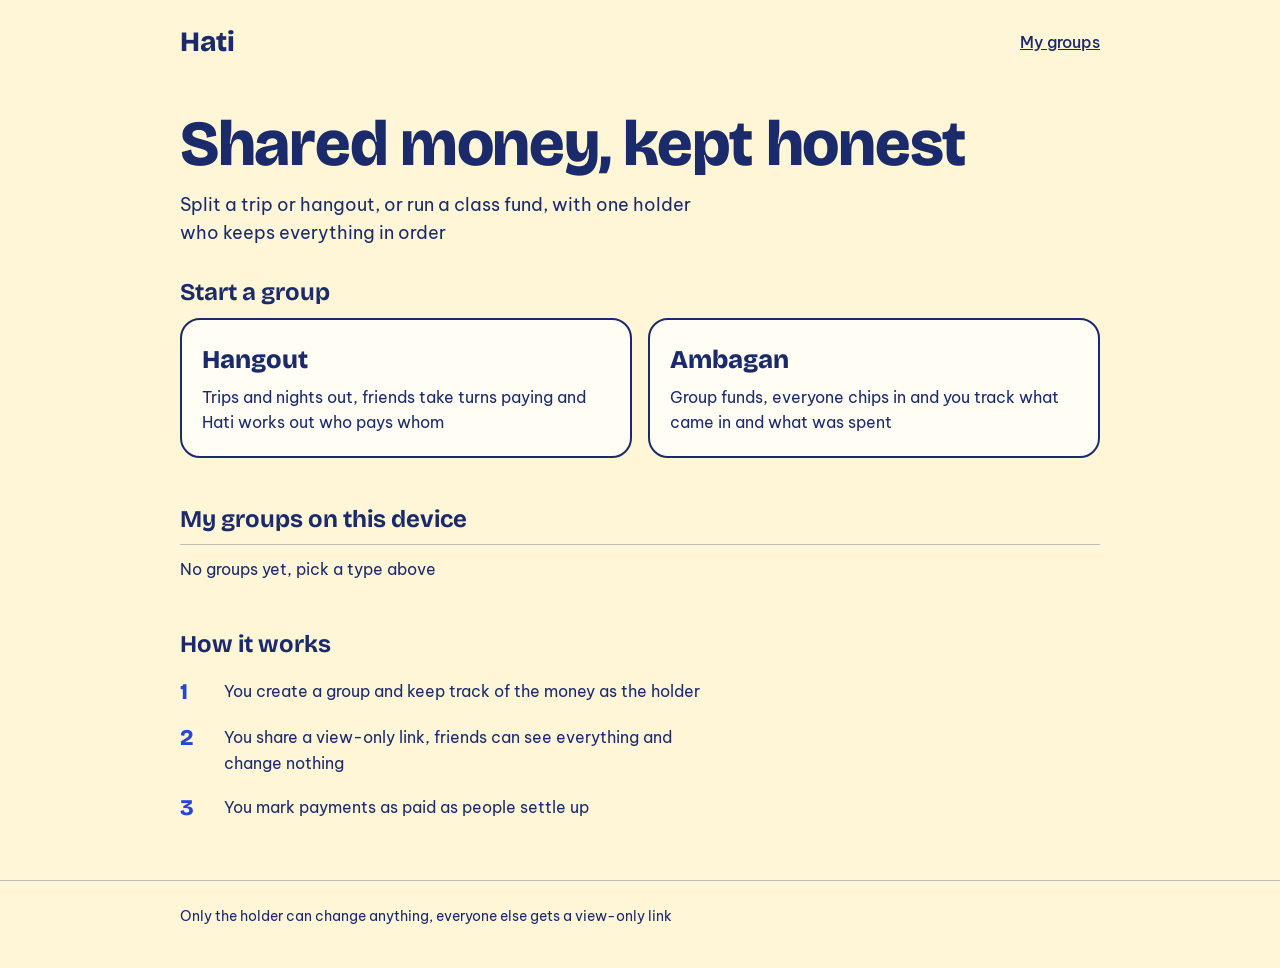
==== index.html @ c7d29faa "Initial upload of Hati project" ====
<!doctype html>
<html lang="en">
  <head>
    <meta charset="UTF-8" />
    <meta
      name="viewport"
      content="width=device-width, initial-scale=1.0, viewport-fit=cover"
    />
    <title>Hati</title>
    <link rel="preconnect" href="https://fonts.googleapis.com" />
    <link rel="preconnect" href="https://fonts.gstatic.com" crossorigin />
    <link
      href="https://fonts.googleapis.com/css2?family=Be+Vietnam+Pro:wght@400;500;600&family=Bricolage+Grotesque:wght@600;800&display=swap"
      rel="stylesheet"
    />
    <link rel="stylesheet" href="css/style.css" />
  </head>
  <body>
    <header>
      <div class="wrap">
        <a class="brand" href="index.html">Hati</a>
        <a class="top-link" href="#groups">My groups</a>
      </div>
    </header>
    <main class="wrap">
      <section class="intro">
        <h1>Shared money, kept honest</h1>
        <p>
          Split a trip or hangout, or run a class fund, with one holder who
          keeps everything in order
        </p>
      </section>
      <section class="block">
        <h2 class="section-title">Start a group</h2>
        <div class="choices">
          <a class="choice" href="new.html?type=hangout">
            <strong>Hangout</strong>
            <span
              >Trips and nights out, friends take turns paying and Hati works
              out who pays whom</span
            >
          </a>
          <a class="choice" href="new.html?type=ambagan">
            <strong>Ambagan</strong>
            <span
              >Group funds, everyone chips in and you track what came in and
              what was spent</span
            >
          </a>
        </div>
      </section>
      <section class="block" id="groups">
        <h2 class="section-title">My groups on this device</h2>
        <ul class="group-list" id="group-list"></ul>
        <p class="empty" id="empty-groups">No groups yet, pick a type above</p>
      </section>
      <section class="how block">
        <h2 class="section-title">How it works</h2>
        <ol>
          <li>You create a group and keep track of the money as the holder</li>
          <li>
            You share a view-only link, friends can see everything and change
            nothing
          </li>
          <li>You mark payments as paid as people settle up</li>
        </ol>
      </section>
    </main>
    <footer>
      <div class="wrap">
        Only the holder can change anything, everyone else gets a view-only link
      </div>
    </footer>
    <script src="js/store.js"></script>
    <script src="js/peso.js"></script>
    <script src="js/dom.js"></script>
    <script src="js/home.js"></script>
  </body>
</html>
---- css/style.css ----
:root {
  --page: #fff6d8;
  --paper: #fffdf4;
  --ink: #1b2a6b;
  --pen: #2447d6;
  --mango: #f2a900;
  --leaf: #17704b;
  --tomato: #c93b27;
  --line: rgba(27, 42, 107, 0.28);
  --tint: rgba(27, 42, 107, 0.12);
  --soft: rgba(27, 42, 107, 0.8);
}

* {
  box-sizing: border-box;
  margin: 0;
}

html {
  scroll-padding-top: env(safe-area-inset-top, 0px);
}

body {
  background: var(--page);
  color: var(--ink);
  font-family: "Be Vietnam Pro", sans-serif;
  line-height: 1.6;
  padding-top: env(safe-area-inset-top, 0px);
  padding-bottom: env(safe-area-inset-bottom, 0px);
}

a {
  color: var(--pen);
}

:focus-visible {
  outline: 3px solid var(--mango);
  outline-offset: 2px;
}

[hidden] {
  display: none !important;
}

strong {
  font-weight: 700;
}

h1,
h2 {
  font-family: "Bricolage Grotesque", sans-serif;
  line-height: 1.1;
}

.wrap {
  max-width: 60rem;
  margin: 0 auto;
  padding: 0 1.25rem;
}

.narrow {
  max-width: 44rem;
}

header .wrap {
  display: flex;
  justify-content: space-between;
  align-items: center;
  padding-top: 1.25rem;
  padding-bottom: 1.25rem;
}

.brand {
  font-family: "Bricolage Grotesque", sans-serif;
  font-size: 1.75rem;
  font-weight: 800;
  color: var(--ink);
  text-decoration: none;
}

.top-link {
  color: var(--ink);
  font-weight: 500;
}

footer {
  padding: 1.5rem 0 2.5rem;
  border-top: 1px solid var(--line);
  font-size: 0.9rem;
}

.button {
  display: inline-flex;
  align-items: center;
  justify-content: center;
  min-height: 2.75rem;
  padding: 0.5rem 1.25rem;
  background: var(--pen);
  border: 2px solid var(--pen);
  border-radius: 0.75rem;
  color: #fff;
  font: inherit;
  font-weight: 600;
  text-decoration: none;
  cursor: pointer;
  transition:
    background 0.15s,
    border-color 0.15s,
    color 0.15s;
}

.button:hover {
  background: var(--ink);
  border-color: var(--ink);
}

.button:active {
  transform: translateY(1px);
}

.button.ghost {
  background: transparent;
  border-color: var(--ink);
  color: var(--ink);
}

.button.ghost:hover {
  background: var(--ink);
  color: #fff;
}

.button.small {
  min-height: 2.25rem;
  padding: 0.25rem 0.9rem;
  font-size: 0.9rem;
}

.quiet-action {
  padding: 0.3rem 0.25rem;
  background: none;
  border: 0;
  color: var(--pen);
  font: inherit;
  font-size: 0.9rem;
  font-weight: 600;
  cursor: pointer;
}

.quiet-action:hover {
  text-decoration: underline;
}

.danger-button {
  min-height: 2.25rem;
  padding: 0.25rem 0.9rem;
  background: transparent;
  border: 2px solid var(--tomato);
  border-radius: 0.75rem;
  color: var(--tomato);
  font: inherit;
  font-size: 0.9rem;
  font-weight: 600;
  cursor: pointer;
}

.danger-button:hover {
  background: rgba(201, 59, 39, 0.1);
}

.danger-button.solid {
  background: var(--tomato);
  color: #fff;
}

.danger-button.solid:hover {
  background: #a82f1e;
}

.remove-control {
  display: flex;
  align-items: center;
  gap: 0.5rem;
  margin-top: 0.25rem;
}

.muted {
  color: var(--soft);
  font-size: 0.85rem;
  font-weight: 400;
}

form label.field {
  display: block;
  margin: 1.25rem 0 0.4rem;
  font-weight: 600;
}

form input[type="text"],
form input[type="date"],
form select {
  width: 100%;
  padding: 0.75rem 1rem;
  background: var(--paper);
  border: 2px solid var(--ink);
  border-radius: 0.75rem;
  color: var(--ink);
  font: inherit;
}

form input,
form select {
  accent-color: var(--pen);
}

.money {
  display: flex;
  align-items: center;
  background: var(--paper);
  border: 2px solid var(--ink);
  border-radius: 0.75rem;
}

.money:focus-within {
  outline: 3px solid var(--mango);
  outline-offset: 2px;
}

.money span {
  padding-left: 1rem;
  font-size: 1.2rem;
  font-weight: 700;
}

form .money input[type="text"] {
  width: 100%;
  padding: 0.75rem 1rem 0.75rem 0.25rem;
  background: transparent;
  border: 0;
  border-radius: 0;
  color: var(--ink);
  font: inherit;
  font-size: 1.2rem;
  font-weight: 700;
  outline: none;
}

form .money input::placeholder {
  font-weight: 400;
  opacity: 0.6;
}

.helper {
  margin-bottom: 0.6rem;
  font-size: 0.9rem;
}

.form-actions {
  display: flex;
  align-items: center;
  flex-wrap: wrap;
  gap: 1rem;
  margin: 1.75rem 0 3rem;
}

.status-line {
  font-weight: 600;
}

.entry,
.inline-form {
  display: flex;
  align-items: center;
  gap: 0.5rem;
}

.inline-form .money {
  flex: 1;
}

.chips {
  display: flex;
  flex-wrap: wrap;
  gap: 0.5rem;
  margin: 0.75rem 0 0;
  padding: 0;
  list-style: none;
}

.chips li {
  display: flex;
  align-items: center;
  gap: 0.25rem;
  padding: 0.25rem 0.3rem 0.25rem 0.8rem;
  background: var(--tint);
  border-radius: 0.5rem;
  font-weight: 600;
}

.chips button {
  width: 1.6rem;
  height: 1.6rem;
  background: none;
  border: 0;
  border-radius: 50%;
  color: var(--ink);
  font-size: 1.1rem;
  line-height: 1;
  cursor: pointer;
}

.chips button:hover {
  background: rgba(27, 42, 107, 0.2);
}

.count {
  margin-top: 0.5rem;
  font-size: 0.9rem;
}

.people {
  display: flex;
  flex-wrap: wrap;
  gap: 0.5rem;
}

.chip {
  position: relative;
  display: inline-flex;
  align-items: center;
  padding: 0.45rem 1.1rem;
  background: var(--paper);
  border: 2px solid var(--ink);
  border-radius: 999px;
  font-weight: 600;
  cursor: pointer;
}

.chip input {
  position: absolute;
  inset: 0;
  margin: 0;
  opacity: 0;
  cursor: pointer;
}

.chip:has(input:checked) {
  background: var(--ink);
  color: #fff;
}

.chip:has(input:focus-visible) {
  outline: 3px solid var(--mango);
  outline-offset: 2px;
}

.share-line {
  margin-top: 1rem;
  padding: 0.8rem 1rem;
  background: var(--paper);
  border-radius: 0.75rem;
}

.intro {
  padding: 1.5rem 0 2rem;
}

.intro h1 {
  font-size: clamp(2.4rem, 9vw, 4rem);
  font-weight: 800;
  letter-spacing: -0.02em;
}

.intro p {
  max-width: 34rem;
  margin-top: 0.75rem;
  font-size: 1.1rem;
}

.block {
  margin-bottom: 3rem;
}

.section-title {
  margin-bottom: 0.75rem;
  font-size: 1.5rem;
}

.choices {
  display: grid;
  gap: 1rem;
}

@media (min-width: 640px) {
  .choices {
    grid-template-columns: 1fr 1fr;
  }
}

.choice {
  display: block;
  padding: 1.25rem;
  background: var(--paper);
  border: 2px solid var(--ink);
  border-radius: 1.25rem;
  color: var(--ink);
  text-decoration: none;
}

.choice:hover {
  background: var(--mango);
}

.choice strong {
  display: block;
  margin-bottom: 0.25rem;
  font-family: "Bricolage Grotesque", sans-serif;
  font-size: 1.6rem;
  font-weight: 800;
}

.group-list {
  list-style: none;
  padding: 0;
  border-bottom: 1px solid var(--line);
}

.group-list a {
  display: grid;
  grid-template-columns: 1fr auto;
  gap: 0.15rem 1rem;
  padding: 1rem 0;
  border-top: 1px solid var(--line);
  color: var(--ink);
  text-decoration: none;
}

.group-list a:hover .name {
  text-decoration: underline;
}

.name {
  display: block;
  font-size: 1.15rem;
  font-weight: 600;
}

.sub-line {
  display: flex;
  flex-wrap: wrap;
  align-items: center;
  gap: 0.5rem;
}

.type {
  padding: 0.1rem 0.6rem;
  background: var(--pen);
  border-radius: 0.35rem;
  color: #fff;
  font-size: 0.85rem;
  font-weight: 600;
}

.type.ambagan {
  background: var(--mango);
  color: var(--ink);
}

.figure {
  grid-column: 2;
  grid-row: 1 / span 2;
  align-self: center;
  text-align: right;
}

.figure strong {
  display: block;
  font-family: "Bricolage Grotesque", sans-serif;
  font-size: 1.4rem;
  font-weight: 800;
  line-height: 1.1;
}

.figure span {
  color: var(--soft);
  font-size: 0.85rem;
}

.updated {
  grid-column: 1 / -1;
  display: block;
  margin-top: 0.25rem;
  color: var(--soft);
  font-size: 0.9rem;
}

.empty {
  margin-top: 0.75rem;
}

.how ol {
  max-width: 34rem;
  list-style: none;
  padding: 0;
  counter-reset: step;
}

.how li {
  display: grid;
  grid-template-columns: 2rem 1fr;
  gap: 0.75rem;
  padding: 0.6rem 0;
  counter-increment: step;
}

.how li::before {
  content: counter(step);
  color: var(--pen);
  font-family: "Bricolage Grotesque", sans-serif;
  font-size: 1.4rem;
  font-weight: 800;
  line-height: 1.2;
}

.role {
  display: inline-block;
  padding: 0.15rem 0.6rem;
  background: var(--ink);
  border-radius: 0.35rem;
  color: #fff;
  font-size: 0.85rem;
  font-weight: 600;
}

.role.view {
  background: var(--tint);
  color: var(--ink);
}

.group-top {
  display: flex;
  flex-wrap: wrap;
  align-items: center;
  justify-content: space-between;
  gap: 0.75rem;
  padding-top: 0.5rem;
}

.group-title {
  display: flex;
  flex-wrap: wrap;
  align-items: center;
  gap: 0.75rem;
}

.group-title h1 {
  font-size: 2.2rem;
  font-weight: 800;
}

.role-note {
  margin: 0.25rem 0 1.5rem;
}

.tabs {
  display: flex;
  gap: 1.25rem;
  margin: 1.25rem 0;
  overflow-x: auto;
  overflow-y: hidden;
  border-bottom: 2px solid var(--line);
}

.tabs button {
  margin-bottom: -2px;
  padding: 0.6rem 0;
  background: none;
  border: 0;
  border-bottom: 4px solid transparent;
  color: var(--ink);
  font: inherit;
  font-weight: 500;
  white-space: nowrap;
  cursor: pointer;
}

.tabs button[aria-current="page"] {
  border-bottom-color: var(--pen);
  font-weight: 600;
}

.panel {
  margin-bottom: 2rem;
}

.big-line {
  font-family: "Bricolage Grotesque", sans-serif;
  font-size: clamp(2rem, 7vw, 2.8rem);
  font-weight: 800;
  line-height: 1.1;
}

.sub {
  margin-top: 0.4rem;
  font-size: 1.1rem;
}

.meter {
  height: 1.1rem;
  margin: 0.9rem 0 0.5rem;
  overflow: hidden;
  background: var(--tint);
  border-radius: 0.55rem;
}

.meter span {
  display: block;
  width: var(--w, 0%);
  height: 100%;
  background: var(--pen);
  border-radius: 0.55rem;
  transition: width 0.8s ease;
}

.stand {
  list-style: none;
  padding: 0;
}

.stand li {
  display: grid;
  grid-template-columns: 1fr auto;
  align-items: start;
  gap: 1rem;
  padding: 1rem 0;
  border-bottom: 1px solid var(--line);
}

.person {
  display: flex;
  flex-direction: column;
  gap: 0.15rem;
}

.figures {
  font-size: 0.9rem;
}

.status {
  max-width: 12rem;
  font-weight: 700;
  text-align: right;
}

.status .headline {
  display: block;
  font-size: 1.1rem;
  font-weight: 800;
}

.status .line {
  display: block;
  margin-top: 0.2rem;
  color: var(--ink);
  font-size: 0.9rem;
  font-weight: 400;
}

.owes,
.owed {
  color: var(--tomato);
}

.done {
  color: var(--leaf);
}

.suggest {
  margin-top: 1rem;
}

.bill-list,
.paid-list,
.people-list,
.feed {
  list-style: none;
  padding: 0;
}

.bill-list li,
.paid-list li,
.people-list li {
  display: grid;
  grid-template-columns: 1fr auto;
  align-items: start;
  gap: 0.2rem 1rem;
  padding: 0.9rem 0;
  border-bottom: 1px solid var(--line);
}

.people-list {
  margin-bottom: 2rem;
}

.people-list li {
  align-items: center;
}

.bill-main {
  display: flex;
  flex-direction: column;
  align-items: flex-start;
  gap: 0.2rem;
}

.bill-main > strong {
  font-size: 1.1rem;
}

.bill-line,
.state {
  font-size: 0.9rem;
}

.bill-side {
  display: flex;
  flex-direction: column;
  align-items: flex-end;
  gap: 0.25rem;
}

.amount {
  font-family: "Bricolage Grotesque", sans-serif;
  font-size: 1.2rem;
  font-weight: 800;
  text-align: right;
}

.when,
.time {
  color: var(--soft);
  font-size: 0.85rem;
}

.tag {
  display: inline-block;
  padding: 0.1rem 0.6rem;
  background: var(--tint);
  border-radius: 0.35rem;
  font-size: 0.85rem;
  font-weight: 600;
}

.feed li {
  display: block;
  padding: 0.8rem 0;
  border-bottom: 1px solid var(--line);
}

.feed .time {
  display: block;
}

.feed-title {
  margin: 2rem 0 0.5rem;
  font-size: 1.3rem;
}

.receipt {
  margin: 1rem 0 2rem;
  padding: 1.25rem 1rem;
  background: var(--paper);
  border-top: 2px dashed var(--ink);
  border-bottom: 2px dashed var(--ink);
}

.receipt h2 {
  margin-bottom: 0.5rem;
  font-size: 1.4rem;
}

.lines {
  list-style: none;
  padding: 0;
}

.lines li {
  display: grid;
  grid-template-columns: 1fr auto;
  align-items: center;
  gap: 0.5rem 1rem;
  padding: 0.75rem 0;
  border-bottom: 1px dashed var(--line);
}

.lines .button {
  grid-column: 1 / -1;
  justify-self: start;
}

@media (min-width: 600px) {
  .lines li {
    grid-template-columns: 1fr auto auto;
  }

  .lines .button {
    grid-column: auto;
  }
}

.total {
  display: flex;
  justify-content: space-between;
  align-items: baseline;
  padding-top: 1rem;
  font-weight: 600;
}

.total strong {
  font-family: "Bricolage Grotesque", sans-serif;
  font-size: 1.9rem;
  font-weight: 800;
}

.goal-row {
  display: flex;
  align-items: center;
  justify-content: space-between;
  gap: 1rem;
  margin-top: 0.5rem;
}

.goal-form {
  margin-top: 0.5rem;
}

.row-actions {
  display: flex;
  flex-wrap: wrap;
  align-items: center;
  gap: 0.75rem;
  margin-top: 0.5rem;
}

.fund-top {
  display: flex;
  justify-content: space-between;
  align-items: flex-end;
  gap: 1rem;
}

.fund-top > div {
  display: flex;
  flex-direction: column;
}

.fund-top .right {
  align-items: flex-end;
}

.fund-top strong {
  font-family: "Bricolage Grotesque", sans-serif;
  font-size: clamp(1.8rem, 7vw, 2.6rem);
  font-weight: 800;
  line-height: 1.1;
}

.fund-top .left {
  color: var(--leaf);
}

.fund-top .spent {
  color: var(--ink);
}

.fund-bar {
  display: flex;
  gap: 4px;
  height: 1rem;
  margin-top: 0.75rem;
}

.fund-bar span {
  height: 100%;
  border-radius: 0.5rem;
}

.fund-bar .spent {
  flex: var(--spent, 0) 1 0%;
  background: var(--ink);
}

.fund-bar .left {
  flex: var(--left, 0) 1 0%;
  background: var(--leaf);
}

.fund-note {
  margin-top: 0.4rem;
  font-size: 0.9rem;
}

.inline-pay {
  grid-column: 1 / -1;
  display: flex;
  align-items: center;
  gap: 0.5rem;
}

.inline-pay .money {
  flex: 1;
}

.tab-form .form-actions {
  margin: 1.25rem 0 2rem;
}

#schedule-form .form-actions {
  margin-bottom: 0;
}

.entry,
.inline-form {
  align-items: stretch;
}

#goal-text {
  font-size: 1.1rem;
}

#goal-edit {
  min-height: 2.25rem;
  padding: 0.25rem 0.9rem;
  background: transparent;
  border: 2px solid var(--ink);
  border-radius: 0.75rem;
  color: var(--ink);
  font-size: 0.9rem;
  font-weight: 600;
}

#goal-edit:hover {
  background: var(--ink);
  color: #fff;
  text-decoration: none;
}

.fund-top {
  flex-direction: row-reverse;
}

.fund-top > div:first-child {
  align-items: flex-end;
}

.fund-top > div:last-child {
  align-items: flex-start;
}

.fund-top > div > span::before {
  content: "";
  display: inline-block;
  width: 0.7rem;
  height: 0.7rem;
  margin-right: 0.4rem;
  border-radius: 50%;
}

.fund-top > div:first-child > span::before {
  background: var(--leaf);
}

.fund-top > div:last-child > span::before {
  background: var(--ink);
}

.top-actions {
  display: flex;
  flex-wrap: wrap;
  gap: 0.5rem;
}

.share-panel {
  margin: 0 0 1.5rem;
  padding: 1.25rem;
  background: var(--paper);
  border-radius: 1rem;
}

.share-panel .section-title {
  font-size: 1.3rem;
}

.share-panel .form-actions {
  margin: 1.25rem 0 0;
}

.link-row {
  display: flex;
  align-items: stretch;
  gap: 0.5rem;
  margin-top: 1rem;
}

.lookup {
  margin-bottom: 1rem;
}

.readonly #add-bill,
.readonly .remove-control,
.readonly .lines .button,
.readonly .paid-list .quiet-action,
.readonly #goal-edit,
.readonly #goal-form,
.readonly #schedule-add,
.readonly #schedule-change,
.readonly #schedule-hint,
.readonly #schedule-form,
.readonly #person-form,
.readonly .people-list .button,
.readonly .people-list .quiet-action,
.readonly #spend-form {
  display: none !important;
}

.panel-head {
  display: flex;
  align-items: center;
  justify-content: space-between;
  gap: 1rem;
}

.share-panel label.field {
  margin-top: 1.5rem;
}

.share-panel .people {
  margin-top: 0.25rem;
}

.share-panel .helper {
  margin-top: 0.6rem;
}

.share-panel .link-row {
  margin-top: 0.25rem;
}

@keyframes flash {
  from {
    background: var(--mango);
  }
  to {
    background: var(--paper);
  }
}

#share-link.flash {
  animation: flash 0.8s ease;
}

@media (prefers-reduced-motion: reduce) {
  #share-link.flash {
    animation: none;
  }
}
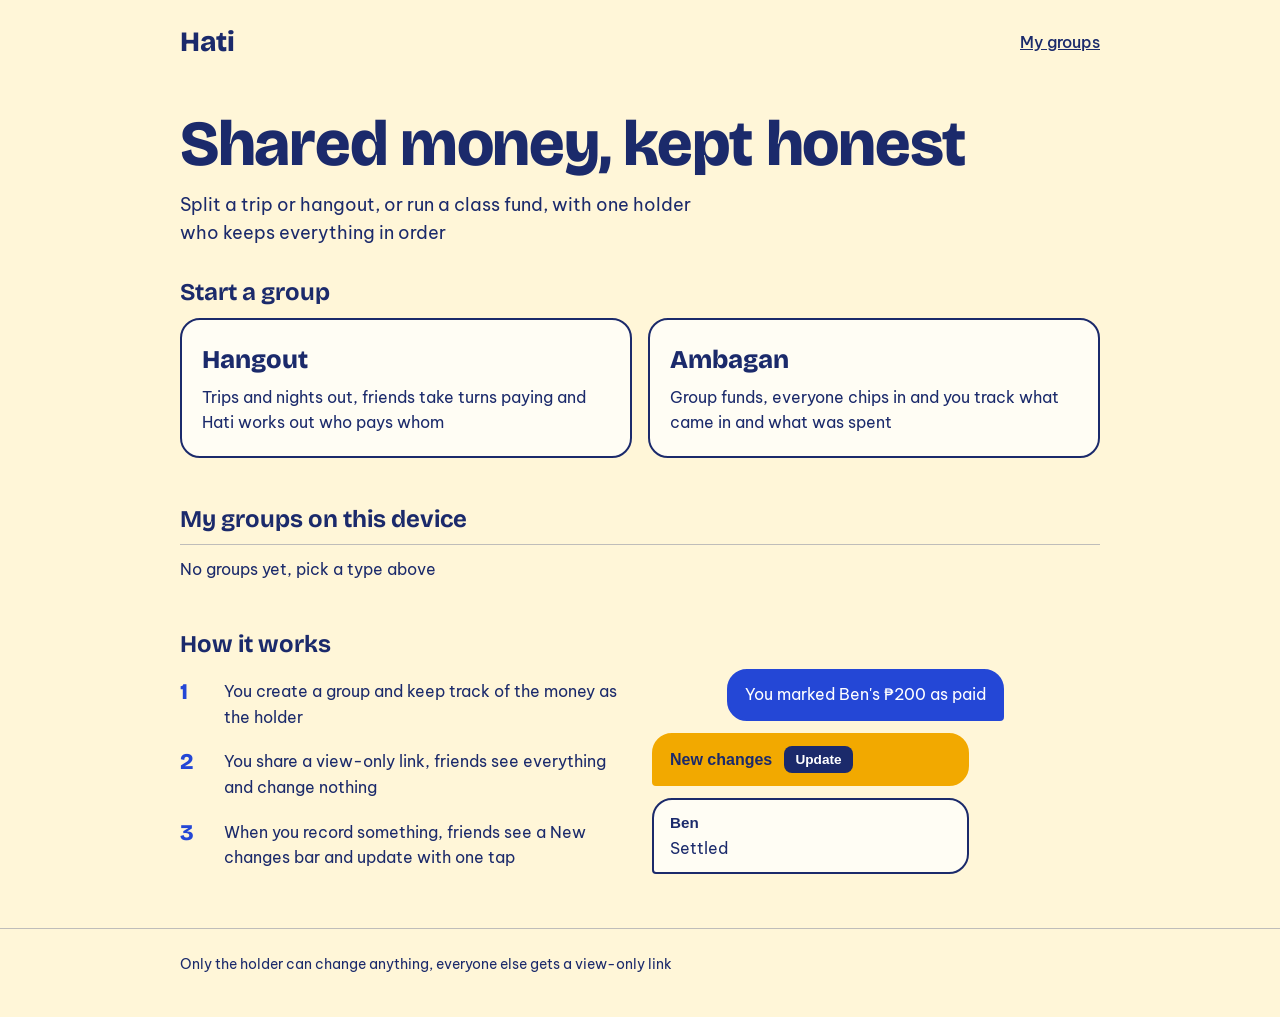
==== commit 686e4341: "Semi Final" ====
--- a/index.html
+++ b/index.html
@@ -13,6 +13,7 @@
       href="https://fonts.googleapis.com/css2?family=Be+Vietnam+Pro:wght@400;500;600&family=Bricolage+Grotesque:wght@600;800&display=swap"
       rel="stylesheet"
     />
+    <link rel="icon" href="favicon.svg" type="image/svg+xml" />
     <link rel="stylesheet" href="css/style.css" />
   </head>
   <body>
@@ -56,14 +57,32 @@
       </section>
       <section class="how block">
         <h2 class="section-title">How it works</h2>
-        <ol>
-          <li>You create a group and keep track of the money as the holder</li>
-          <li>
-            You share a view-only link, friends can see everything and change
-            nothing
-          </li>
-          <li>You mark payments as paid as people settle up</li>
-        </ol>
+        <div class="how-grid">
+          <ol>
+            <li>
+              You create a group and keep track of the money as the holder
+            </li>
+            <li>
+              You share a view-only link, friends see everything and change
+              nothing
+            </li>
+            <li>
+              When you record something, friends see a New changes bar and
+              update with one tap
+            </li>
+          </ol>
+          <div class="thread" aria-label="Example of a friend seeing a change">
+            <p class="bubble out" style="--i: 0">
+              You marked Ben's ₱200 as paid
+            </p>
+            <p class="bubble alert" style="--i: 1">
+              <span>New changes</span><span class="mini">Update</span>
+            </p>
+            <p class="bubble" style="--i: 2">
+              <span class="who">Ben</span>Settled
+            </p>
+          </div>
+        </div>
       </section>
     </main>
     <footer>
--- a/css/style.css
+++ b/css/style.css
@@ -1063,3 +1063,518 @@
     animation: none;
   }
 }
+
+:root {
+  --amber: #8a5300;
+}
+
+.fund-top .left {
+  font-size: clamp(2.1rem, 8.5vw, 3rem);
+}
+
+.fund-top .spent {
+  color: var(--amber);
+  font-size: clamp(1.5rem, 6vw, 2.1rem);
+}
+
+.fund-top > div:last-child > span::before {
+  background: var(--mango);
+}
+
+.fund-bar {
+  height: 1.25rem;
+}
+
+.fund-bar .spent {
+  background: var(--mango);
+}
+
+.form-bar {
+  display: flex;
+  flex-wrap: wrap;
+  align-items: center;
+  justify-content: space-between;
+  gap: 0.75rem;
+  margin-top: 0.75rem;
+}
+
+.left-actions {
+  display: flex;
+  align-items: center;
+  gap: 0.75rem;
+}
+
+.rows {
+  margin: 1.25rem 0 0;
+  padding: 0;
+  list-style: none;
+}
+
+.rows li {
+  display: flex;
+  justify-content: space-between;
+  align-items: baseline;
+  gap: 1rem;
+  padding: 0.8rem 0;
+  border-top: 1px solid var(--line);
+}
+
+.rows li:last-child {
+  border-bottom: 1px solid var(--line);
+}
+
+.rows strong {
+  font-family: "Bricolage Grotesque", sans-serif;
+  font-size: 1.4rem;
+  font-weight: 800;
+}
+
+.readonly main {
+  padding-bottom: 5rem;
+}
+
+.readonly #payments-title {
+  display: none !important;
+}
+
+.toast {
+  position: fixed;
+  left: 50%;
+  bottom: calc(1rem + env(safe-area-inset-bottom, 0px));
+  z-index: 10;
+  display: flex;
+  align-items: center;
+  gap: 0.75rem;
+  max-width: calc(100% - 2rem);
+  padding: 0.5rem 0.5rem 0.5rem 1rem;
+  background: var(--ink);
+  border-radius: 0.75rem;
+  color: #fff;
+  font-weight: 600;
+  transform: translateX(-50%);
+}
+
+.toast button {
+  min-height: 2.25rem;
+  padding: 0.25rem 0.9rem;
+  background: var(--paper);
+  border: 0;
+  border-radius: 0.6rem;
+  color: var(--ink);
+  font: inherit;
+  font-weight: 600;
+  cursor: pointer;
+}
+
+.toast.update {
+  background: var(--mango);
+  color: var(--ink);
+}
+
+.toast.update button {
+  background: var(--ink);
+  color: #fff;
+}
+
+.chev {
+  width: 0.6rem;
+  height: 0.6rem;
+  margin-top: -0.25rem;
+  border-right: 2px solid currentColor;
+  border-bottom: 2px solid currentColor;
+  transform: rotate(45deg);
+}
+
+.chev.up {
+  margin-top: 0.25rem;
+  transform: rotate(-135deg);
+}
+
+.fresh {
+  background: rgba(242, 169, 0, 0.3);
+  border-radius: 0.5rem;
+  transition: background 0.6s ease;
+}
+
+.tabs button.has-new::after {
+  content: "";
+  display: inline-block;
+  width: 0.5rem;
+  height: 0.5rem;
+  margin-left: 0.4rem;
+  background: var(--mango);
+  border-radius: 50%;
+}
+
+.fresh {
+  background-color: rgba(242, 169, 0, 0.3);
+  box-shadow: 0 0 0 0.3rem rgba(242, 169, 0, 0.3);
+  border-radius: 0.5rem;
+  animation: fresh-in 0.8s ease both;
+}
+
+.fresh.fading {
+  animation: fresh-out 1.8s ease forwards;
+}
+
+@keyframes fresh-in {
+  from {
+    background-color: rgba(242, 169, 0, 0);
+    box-shadow: 0 0 0 0.3rem rgba(242, 169, 0, 0);
+  }
+  to {
+    background-color: rgba(242, 169, 0, 0.3);
+    box-shadow: 0 0 0 0.3rem rgba(242, 169, 0, 0.3);
+  }
+}
+
+@keyframes fresh-out {
+  from {
+    background-color: rgba(242, 169, 0, 0.3);
+    box-shadow: 0 0 0 0.3rem rgba(242, 169, 0, 0.3);
+  }
+  to {
+    background-color: rgba(242, 169, 0, 0);
+    box-shadow: 0 0 0 0.3rem rgba(242, 169, 0, 0);
+  }
+}
+
+@media (prefers-reduced-motion: reduce) {
+  .fresh,
+  .fresh.fading {
+    animation: none;
+  }
+}
+
+.step-who {
+  display: flex;
+  flex-direction: column;
+}
+
+.step-note {
+  font-size: 0.9rem;
+}
+
+.step-actions {
+  grid-column: 1 / -1;
+  display: flex;
+  align-items: center;
+  gap: 0.75rem;
+}
+
+@media (min-width: 600px) {
+  .step-actions {
+    grid-column: auto;
+  }
+}
+
+.readonly .step-actions {
+  display: none !important;
+}
+
+.status-line:not(:empty),
+#sync-state.failed {
+  display: flex;
+  align-items: center;
+  gap: 0.75rem;
+  flex-basis: 100%;
+  margin: 0.75rem 0;
+  padding: 0.75rem 1rem;
+  background: #fbe4de;
+  border: 2px solid var(--tomato);
+  border-radius: 0.75rem;
+  color: #7a1f12;
+  font-size: 1rem;
+  font-weight: 600;
+}
+
+.status-line:not(:empty)::before,
+#sync-state.failed::before {
+  content: "!";
+  flex: none;
+  width: 1.5rem;
+  height: 1.5rem;
+  background: var(--tomato);
+  border-radius: 50%;
+  color: #fff;
+  font-weight: 800;
+  line-height: 1.5rem;
+  text-align: center;
+}
+
+#notice:not(:empty) {
+  position: sticky;
+  top: calc(env(safe-area-inset-top, 0px) + 0.75rem);
+  z-index: 5;
+  box-shadow: 0 0.4rem 1rem rgba(27, 42, 107, 0.18);
+}
+
+.status-line.shout {
+  animation: shout 0.5s ease;
+}
+
+@keyframes shout {
+  0%,
+  100% {
+    transform: translateX(0);
+  }
+  20% {
+    transform: translateX(-0.4rem);
+  }
+  40% {
+    transform: translateX(0.4rem);
+  }
+  60% {
+    transform: translateX(-0.25rem);
+  }
+  80% {
+    transform: translateX(0.25rem);
+  }
+}
+
+@media (prefers-reduced-motion: reduce) {
+  .status-line.shout {
+    animation: none;
+  }
+}
+
+.group-top,
+.group-title {
+  display: block;
+}
+
+.group-title h1 {
+  display: inline;
+  overflow-wrap: anywhere;
+}
+
+.group-title .role {
+  position: relative;
+  top: 0.35rem;
+  margin: 0 0 0 0.4rem;
+  padding: 0.05rem 0.5rem;
+  vertical-align: top;
+  font-size: 0.7rem;
+}
+
+.top-actions {
+  margin-top: 0.75rem;
+}
+
+.type {
+  background: #6a3fa0;
+}
+
+.name-line {
+  display: flex;
+  align-items: center;
+  gap: 0.4rem;
+}
+
+.role.small {
+  margin: 0;
+  padding: 0.05rem 0.45rem;
+  font-size: 0.7rem;
+}
+
+.paid-share {
+  display: flex;
+  flex-wrap: wrap;
+  gap: 0 0.75rem;
+  font-size: 0.9rem;
+}
+
+.bill-actions {
+  display: flex;
+  align-items: center;
+  gap: 0.75rem;
+}
+
+a.quiet-action {
+  text-decoration: none;
+}
+
+.readonly a.quiet-action {
+  display: none !important;
+}
+
+.bill-main,
+.person,
+.step-who {
+  min-width: 0;
+  overflow-wrap: anywhere;
+}
+
+.toast span:not(.chev) {
+  min-width: 0;
+  overflow: hidden;
+  text-overflow: ellipsis;
+  white-space: nowrap;
+}
+
+@media (max-width: 480px) {
+  .big-line {
+    font-size: 1.8rem;
+  }
+
+  .group-title h1 {
+    font-size: 1.9rem;
+  }
+
+  .status {
+    max-width: 10rem;
+  }
+}
+
+.paid-share {
+  flex-direction: column;
+  gap: 0;
+}
+
+.nowrap {
+  white-space: nowrap;
+}
+
+.button.ghost[aria-expanded="true"] {
+  background: var(--ink);
+  color: #fff;
+}
+
+.quiet-action[aria-expanded="true"] {
+  text-decoration: underline;
+}
+
+select:required:invalid {
+  color: var(--soft);
+}
+
+option {
+  color: var(--ink);
+}
+
+.edit-panel {
+  margin: 0 0 1.5rem;
+  padding: 1.25rem;
+  background: var(--paper);
+  border-radius: 1rem;
+}
+
+.edit-form label.field input {
+  display: block;
+  margin-top: 0.4rem;
+  font-weight: 400;
+}
+
+.field-title {
+  margin: 1.25rem 0 0.4rem;
+  font-weight: 600;
+}
+
+.people-inputs {
+  display: grid;
+  gap: 0.5rem;
+}
+
+.edit-form .form-actions {
+  margin: 1.25rem 0 0;
+}
+
+.danger-zone {
+  margin-top: 1.5rem;
+  padding-top: 1rem;
+  border-top: 1px solid var(--line);
+}
+
+@media (max-width: 480px) {
+  .status {
+    max-width: 12rem;
+  }
+}
+
+.how-grid {
+  display: grid;
+  gap: 1.5rem;
+}
+
+@media (min-width: 760px) {
+  .how-grid {
+    grid-template-columns: 1fr 1fr;
+    align-items: start;
+  }
+}
+
+.thread {
+  display: flex;
+  flex-direction: column;
+  gap: 0.75rem;
+  max-width: 22rem;
+}
+
+.bubble {
+  max-width: 90%;
+  padding: 0.7rem 1rem;
+  background: var(--paper);
+  border: 2px solid var(--ink);
+  border-radius: 1.25rem 1.25rem 1.25rem 0.25rem;
+}
+
+.bubble.out {
+  align-self: flex-end;
+  background: var(--pen);
+  border-color: var(--pen);
+  border-radius: 1.25rem 1.25rem 0.25rem 1.25rem;
+  color: #fff;
+}
+
+.bubble.alert {
+  display: flex;
+  align-items: center;
+  gap: 0.75rem;
+  background: var(--mango);
+  border-color: var(--mango);
+  font-weight: 600;
+}
+
+.bubble .mini {
+  padding: 0.15rem 0.7rem;
+  background: var(--ink);
+  border-radius: 0.5rem;
+  color: #fff;
+  font-size: 0.85rem;
+}
+
+.bubble .who {
+  display: block;
+  font-size: 0.95rem;
+  font-weight: 700;
+}
+
+.thread .bubble {
+  animation: pop 0.45s both;
+  animation-delay: calc(var(--i) * 0.55s + 0.3s);
+}
+
+@keyframes pop {
+  from {
+    opacity: 0;
+    transform: scale(0.92) translateY(8px);
+  }
+  to {
+    opacity: 1;
+    transform: none;
+  }
+}
+
+@media (prefers-reduced-motion: reduce) {
+  .thread .bubble {
+    animation: none;
+  }
+}
+
+.feed li {
+  margin-bottom: 0.6rem;
+  padding: 0.7rem 1rem;
+  background: var(--paper);
+  border: 2px solid var(--line);
+  border-radius: 1rem;
+}
